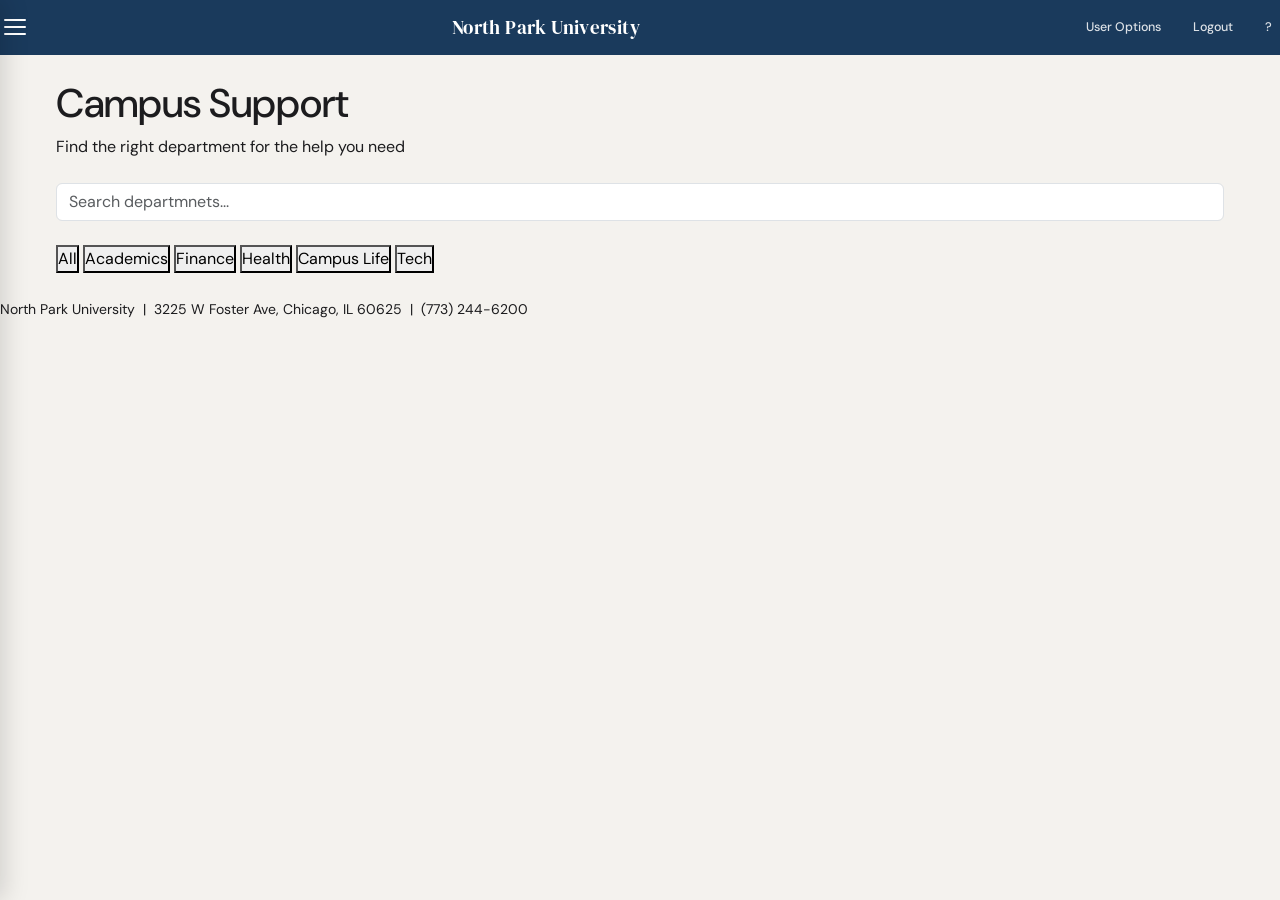
==== campusSupport/campusSupport.html @ 9c5fd355 "completed campusSafety.html" ====
<!DOCTYPE html>
<html lang="en">
<head>
    <meta charset="UTF-8">
    <meta name="viewport" content="width=device-width, initial-scale=1.0">
    <title>Campus Life - Campus Support</title>

    <link rel="stylesheet" href="https://fonts.googleapis.com/css2?family=DM+Serif+Display&family=DM+Sans:wght@400;500;600&display=swap">
    <link rel="stylesheet" href="https://cdn.jsdelivr.net/npm/bootstrap@5.3.3/dist/css/bootstrap.min.css">

    <link rel="stylesheet" href="../shared.css">
    <link rel="stylesheet" href="support.css">

</head>
<body>

    <!-- NAVBAR - same block on every inner page -->
    <nav class="navbar" role="navigation" aria-label="Main navigation">
        <button class="hamburger" id="hamburger-btn" aria-label="Open menu" aria-expanded="false" aria-controls="side-drawer">
            <span></span>
            <span></span>
            <span></span>
        </button>
        <a href="../home/index.html" class="navbar-brand">North Park University</a>
        <div class="navbar-actions">
            <button class="navbar-link" id="user-options-btn">User Options</button>
            <button class="navbar-link" id="logout-btn">Logout</button>
            <button class="navbar-link" aria-label="Help">?</button>
        </div>
    </nav>
    
    <!-- SIDE DRAWER - same block on every inner page -->
    <div class="side-drawer" id="side-drawer" aria-hidden="true" role="dialog" aria-label="User profile">
        <div class="side-drawer-header">
            <h2 class="side-drawer-title">My Profile</h2>
            <button class="side-drawer-close" id="drawer-close-btn" aria-label="Close menu">&times;</button>
        </div>
        <div class="side-drawer-body">
            <p class="drawer-greeting">Welcome, <span id="drawer-username">Student</span></p>
            <hr>
            <ul class="drawer-info-list">
                <li><span class="drawer-label">School ID</span><span class="drawer-value">Displayed Here</span></li>
                <li><span class="drawer-label">Address</span><span class="drawer-value">Displayed Here</span></li>
                <li><span class="drawer-label">Major</span><span class="drawer-value">Displayed Here</span></li>
                <li><span class="drawer-label">Year</span><span class="drawer-value">Displayed Here</span></li>
            </ul>
        </div>
    </div>
    <div class="drawer-backdrop" id="drawer-backdrop"></div>
 
    <!-- main content -->
     <main class="page-content">
        <!-- page header -->
         <div class="support-header mb-4">
            <h1 class="support-title">Campus Support</h1>
            <p class="support-subtitle">Find the right department for the help you need </p>

         </div>

        <!-- search bar that filters departments cards in real time 
             the JS for this page listens for the input events and shows/hides
             cards whose name or description matches what's type-->
        <div class="support-search mb-4">
            <label for="dept-search" class="visually-hidden">Seach departments</label>
            <input 
                type="seach"
                id="dept-search"
                class="form-control support-search-input"
                placeholder="Search departmnets..."
                aria-label="Search departments"
                />
        </div>

        <!-- Category filter tabs.
             same pattern as the map page filter buttons.
             JS handles filtering the cards by category-->
        
        <div class="support-filters mb-4" role="group" aria-label="Filter by category">
            <button class="filter-btn active" data-filter="all">All</button>
            <button class="filter-btn" data-filter="academics">Academics</button>
            <button class="filter-btn" data-filter="finance">Finance</button>
            <button class="filter-btn" data-filter="health">Health</button>
            <button class="filter-btn" data-filter="campus-life">Campus Life</button>
            <button class="filter-btn" data-filter="tech">Tech</button>
        </div>  
        
        <!-- department cards grid 
             populated dynamically by JS fron the departments array.
             using bootstrap's row/col system for the responsive grid -->
        
        <div class="row g-4" id="dept-grid" aria-live="polite">
            <!-- Cards injected here by JS -->

        </div>

        <!--  show when search returns no results-->
        <p class="no-results d-none" id="no-results" role="status">
            No departments match your search. Try a different keyword.

        </p>



     </main>

    <!-- Footer -->
     <footer class="campus-footer" role="content-info">
        <small>North Park University &nbsp;|&nbsp; 3225 W Foster Ave, Chicago, IL 60625 &nbsp;|&nbsp; (773) 244-6200</small>
     </footer>

     <script src="https://cdn.jsdelivr.net/npm/bootstrap@5.3.3/dist/js/bootstrap.bundle.min.js"></script>
     <script src="support.js"></script>
    
</body>
</html>
---- shared.css ----
/* 
    Shared.css - Loaded by EVERY page in the app.

    This file contains only things that are the same on every page: 
    - CSS var (brand colors, fonts, spacing) 
    - Reset & base styles
    - The top navigation bar 
    - Shared button styles

    Page-specific styles go in each page's own CSS file.
*/

/* CSS VARIABLES */

:root{ 
    --color-primary: #1a3a5c; 
    --color-primary-lt: #2a5298; 
    --color-accent: #c8a951; 
    --color-bg: #f4f2ee; 
    --color-surface: #ffffff; 
    --color-border: #ddd9d0; 
    --color-text: #1c1c1e; 
    --color-text-muted: #6b6b6b; 
    --color-error: #c0392b; 

    --radius-sm: 6px; 
    --radius-md: 12px; 
    --radius-lg: 20px; 
    --shadow-card: 0 8px 32px rgba(0, 0, 0,0.18); 

    --font-display: 'DM Serif Display', Georgia, serif; 
    --font-body: 'DM Sans', system-ui, sans-serif; 
}

/* RESET & BASE */

*, *::before, *::after { 
    box-sizing: border-box;
    margin: 0; 
    padding: 0; 
}

html, body{ 
    height: 100%;
    font-family: var(--font-body); 
    background: var(--color-bg); 
    color: var(--color-text); 
    -webkit-font-smoothing: antialiased; 
}

/* TOP NAVIGATION BAR  */
     /* NOTE: The navbar appears on every page except Login. 
              It contains: Hamburger menu; University Logo; logout; help
              Each page's HTML includes the same navbar markup that lives here */
.navbar{ 
    display: flex; 
    align-items: center; 
    justify-content: space-between; 
    background: var(--color-primary); 
    color: #fff; 
    padding: 0.75rem, 1.25rem; 
    position: sticky; 
    top: 0; 
    /* stays on top when page scrolls */
    z-index: 100; 

}

.navbar-brand{ 
    font-family: var(--font-display); 
    font-size: 1.2rem; 
    color: #fff; 
    text-decoration: none; 
    letter-spacing: 0.02em; 
}

.navbar-actions{ 
    display: flex; 
    align-items: center; 
    gap: 1rem; 
}

    /* NOTE: small text links in the navbar (logout, user options, ?) */

.navbar-link{ 
    font-size:0.78rem; 
    font-weight: 500; 
    color: rgba(255, 255, 255, 0.85); 
    background: none; 
    border: none; 
    cursor: pointer; 
    text-decoration: none; 
    padding: 0.25rem 0.5rem; 
    border-radius: var(--radius-sm); 
    transition: background 0.15s, color 015s; 
    font-family: var(--font-body); 

}

.navbar-link:hover{ 
    background: rgba(255, 255, 255, 0.15); 
    color: #fff; 
}

    /* NOTE: Hamburger Icon( 3lines)  */

.hamburger{ 
    display: flex; 
    flex-direction: column; 
    gap: 5px; 
    cursor: pointer; 
    padding: 4px; 
    background:none; 
    border: none; 
}

.hamburger span { 
    display: block; 
    width: 22px; 
    height: 2px;
    background: #fff; 
    border-radius: 2px; 
    transition: transform 0.2s; 

}

/*  SHRAED BUTTON STYLES */

    /* NOTE: .btn-campus - our primary action button. 
             built on top of bootstrap's .btn class */

.btn-campus{ 
    background: var(--color-primary);
    color: #fff; 
    font-family: var(--font-body); 
    font-weight:600; 
    letter-spacing: 0.03em; 
    border: none; 
    border-radius: var(--radius-sm); 
    transition: background 0.2s, transfrom 0.1s; 
}

.btn-campus:hover{ 
    background:var(--color-primary-lt); 
    color: #fff; 

}

.btn-campus:active{ 
    transform: scale(0.98); 
}

    /* NOTE: secondary outlined button */

.btn-campus-outline { 
    background:transparent; 
    color: var(--color-primary); 
    border: 2px solid var(--color-primary); 
    font-family: var(--font-body); 
    font-weight: 600; 
    border-radius: var(--radius-sm); 
    transition: background 0.2s, color 0.2s; 
}

.btn-campus-outline:hover{ 
    background: var(--color-primary); 
    color: #fff; 
}

/* PAGE WRAPPER */
    /* Wraps the content area below the navbar on inner pages. 
       Gives conssitent padding and max-width  */

.page-content{ 
    max-width: 1200px; 
    margin: 0 auto ; 
    padding: 1.5rem 1rem; 
}

/* side drawer */
 
.side-drawer {
  position: fixed;
  top: 0;
  left: 0;
  width: 280px;
  height: 100vh;
  background: var(--color-surface);
  box-shadow: 4px 0 24px rgba(0,0,0,0.15);
  z-index: 200;
  transform: translateX(-100%);
  transition: transform 0.3s ease;
}
 
.side-drawer.open {
  transform: translateX(0);
}
 
/* Dark overlay behind the drawer */
.drawer-backdrop {
  position: fixed;
  inset: 0;
  background: rgba(0,0,0,0.4);
  z-index: 199;
  opacity: 0;
  pointer-events: none;
  transition: opacity 0.3s ease;
}
 
.drawer-backdrop.visible {
  opacity: 1;
  pointer-events: all;
}
 
.side-drawer-header {
  display: flex;
  align-items: center;
  justify-content: space-between;
  padding: 1.25rem 1.25rem 1rem;
  background: var(--color-primary);
  color: #fff;
}
 
.side-drawer-title {
  font-family: var(--font-display);
  font-size: 1.2rem;
  color: #fff;
  margin: 0;
}
 
.side-drawer-close {
  background: none;
  border: none;
  color: #fff;
  font-size: 1.5rem;
  cursor: pointer;
  line-height: 1;
  padding: 0 4px;
}
 
.side-drawer-body {
  padding: 1.25rem;
}
 
.drawer-greeting {
  font-size: 0.95rem;
  font-weight: 600;
  color: var(--color-primary);
  margin-bottom: 0.75rem;
}
 
.drawer-info-list {
  list-style: none;
  padding: 0;
  margin: 0;
  display: flex;
  flex-direction: column;
  gap: 0.85rem;
}
 
.drawer-info-list li {
  display: flex;
  flex-direction: column;
  gap: 0.15rem;
}
 
.drawer-label {
  font-size: 0.68rem;
  font-weight: 600;
  letter-spacing: 0.07em;
  text-transform: uppercase;
  color: var(--color-text-muted);
}
 
.drawer-value {
  font-size: 0.9rem;
  color: var(--color-text);
}
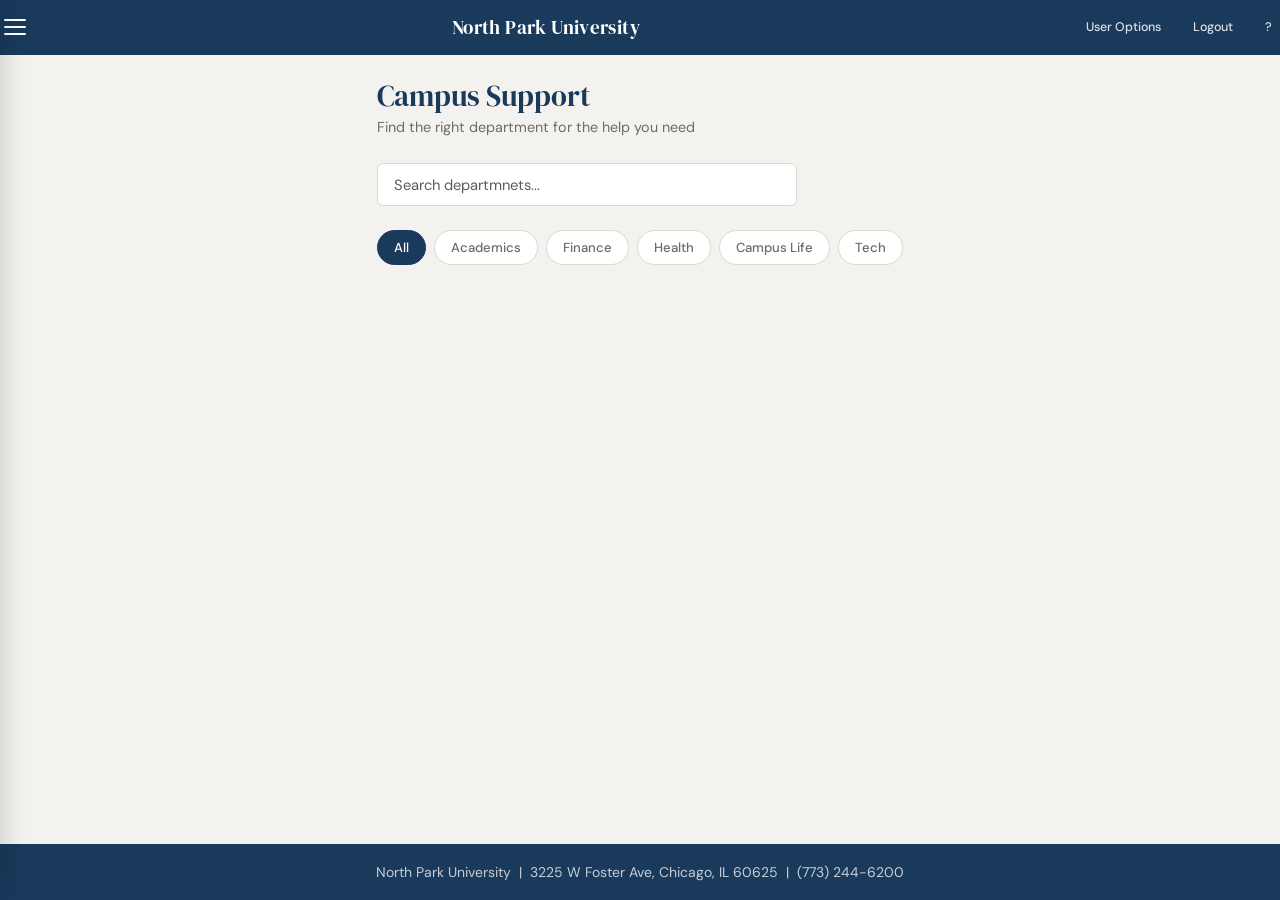
==== commit 44efba27: "Completed CSS styles for campus safety page" ====
--- a/campusSupport/campusSupport.html
+++ b/campusSupport/campusSupport.html
@@ -9,7 +9,7 @@
     <link rel="stylesheet" href="https://cdn.jsdelivr.net/npm/bootstrap@5.3.3/dist/css/bootstrap.min.css">
 
     <link rel="stylesheet" href="../shared.css">
-    <link rel="stylesheet" href="support.css">
+    <link rel="stylesheet" href="campusSupportStyles.css">
 
 </head>
 <body>
--- a/campusSupport/campusSupportStyles.css
+++ b/campusSupport/campusSupportStyles.css
@@ -0,0 +1,223 @@
+/* supportPage.css */
+
+body {
+    background: var(--color-bg);
+    min-height: 100vh;
+    display: flex;
+    flex-direction: column;
+}
+ 
+main {
+    flex: 1;
+}
+ 
+/* Page header */
+    .support-title {
+        font-family: var(--font-display);
+        font-size: 1.8rem;
+        color: var(--color-primary);
+        margin-bottom: 0.25rem;
+    }
+    
+    .support-subtitle {
+        font-size: 0.9rem;
+        color: var(--color-text-muted);
+        margin: 0;
+    }    
+
+/* Search Bar */
+
+    .support-search-input {
+        max-width: 420px;
+        border: 1.5px solid var(--color-border);
+        border-radius: var(--radius-sm);
+        font-family: var(--font-body);
+        font-size: 0.92rem;
+        padding: 0.6rem 1rem;
+    }
+    
+    /* Override Bootstrap's blue focus ring with brand color */
+    .support-search-input:focus {
+        border-color: var(--color-primary);
+        box-shadow: 0 0 0 3px rgba(26, 58, 92, 0.12);
+    }
+
+/* Filter buttons */
+    /* pill shaped filter buttons  */
+    .support-filters {
+        display: flex;
+        flex-wrap: wrap;
+        gap: 0.5rem;
+    }
+    
+    .filter-btn {
+        padding: 0.4rem 1rem;
+        border: 1.5px solid var(--color-border);
+        border-radius: 999px;
+        background: #fff;
+        font-family: var(--font-body);
+        font-size: 0.82rem;
+        font-weight: 500;
+        color: var(--color-text-muted);
+        cursor: pointer;
+        transition: all 0.2s;
+    }
+    
+    .filter-btn:hover {
+        border-color: var(--color-primary);
+        color: var(--color-primary);
+    }
+    
+    .filter-btn.active {
+        background: var(--color-primary);
+        border-color: var(--color-primary);
+        color: #fff;
+    }
+ 
+/* Department cards */
+    /* Each department card gets: 
+       -A colored top accent bar
+       -Departmnet name and description
+       -contact details (phone, email, hours, location)
+       -A "How we can help" section
+        */
+    
+    .dept-card {
+        background: var(--color-surface);
+        border: 1px solid var(--color-border);
+        border-radius: var(--radius-md);
+        overflow: hidden;
+        height: 100%;
+        display: flex;
+        flex-direction: column;
+        transition: box-shadow 0.2s, transform 0.2s;
+    }
+    
+    .dept-card:hover {
+        box-shadow: 0 6px 24px rgba(26, 58, 92, 0.12);
+        transform: translateY(-3px);
+    }
+    
+    /* Colored top accent bar — color set inline by support.js */
+    .dept-card-accent {
+        height: 5px;
+    }
+    
+    .dept-card-body {
+        padding: 1.25rem;
+        flex: 1;
+        display: flex;
+        flex-direction: column;
+    }
+    
+    .dept-card-name {
+        font-family: var(--font-display);
+        font-size: 1.1rem;
+        color: var(--color-primary);
+        margin-bottom: 0.25rem;
+    }
+    
+    .dept-card-desc {
+        font-size: 0.83rem;
+        color: var(--color-text-muted);
+        margin-bottom: 1rem;
+        line-height: 1.5;
+    }
+    
+    /* Contact details list */
+    .dept-contact-list {
+        list-style: none;
+        padding: 0;
+        margin: 0 0 1rem 0;
+        display: flex;
+        flex-direction: column;
+        gap: 0.45rem;
+    }
+    
+    .dept-contact-item {
+        display: flex;
+        align-items: flex-start;
+        gap: 0.5rem;
+        font-size: 0.82rem;
+        color: var(--color-text);
+    }
+    
+    /* Small label like "Phone", "Email", "Hours" */
+    .dept-contact-label {
+        font-weight: 600;
+        color: var(--color-text-muted);
+        font-size: 0.72rem;
+        text-transform: uppercase;
+        letter-spacing: 0.05em;
+        min-width: 52px;
+        padding-top: 1px;
+    }
+    
+    /* Phone and email are clickable links */
+    .dept-contact-link {
+        color: var(--color-primary);
+        text-decoration: none;
+        font-weight: 500;
+    }
+    
+    .dept-contact-link:hover {
+        text-decoration: underline;
+    }
+    
+    /* "How we can help" tags at the bottom of each card */
+    .dept-tags {
+        display: flex;
+        flex-wrap: wrap;
+        gap: 0.35rem;
+        margin-top: auto;   /* pushes tags to bottom of card */
+        padding-top: 0.75rem;
+        border-top: 1px solid var(--color-border);
+    }
+    
+    .dept-tag {
+        font-size: 0.68rem;
+        font-weight: 600;
+        text-transform: uppercase;
+        letter-spacing: 0.04em;
+        padding: 0.2rem 0.55rem;
+        border-radius: 999px;
+        background: var(--color-bg);
+        color: var(--color-text-muted);
+        border: 1px solid var(--color-border);
+    }
+
+
+/* No results message */
+    .no-results {
+        text-align: center;
+        color: var(--color-text-muted);
+        font-style: italic;
+        padding: 2rem 0;
+    }
+
+/* Footer */
+    .campus-footer {
+        background: var(--color-primary);
+        color: rgba(255,255,255,0.75);
+        text-align: center;
+        padding: 1rem;
+        margin-top: 2rem;
+    }
+
+/* Responsive */
+    @media (max-width: 576px) {
+        .support-title {
+            font-size: 1.4rem;
+        }
+    
+        .support-search-input {
+            max-width: 100%;
+        }
+    
+        .filter-btn {
+            font-size: 0.75rem;
+            padding: 0.35rem 0.75rem;
+        }
+    }
+
+
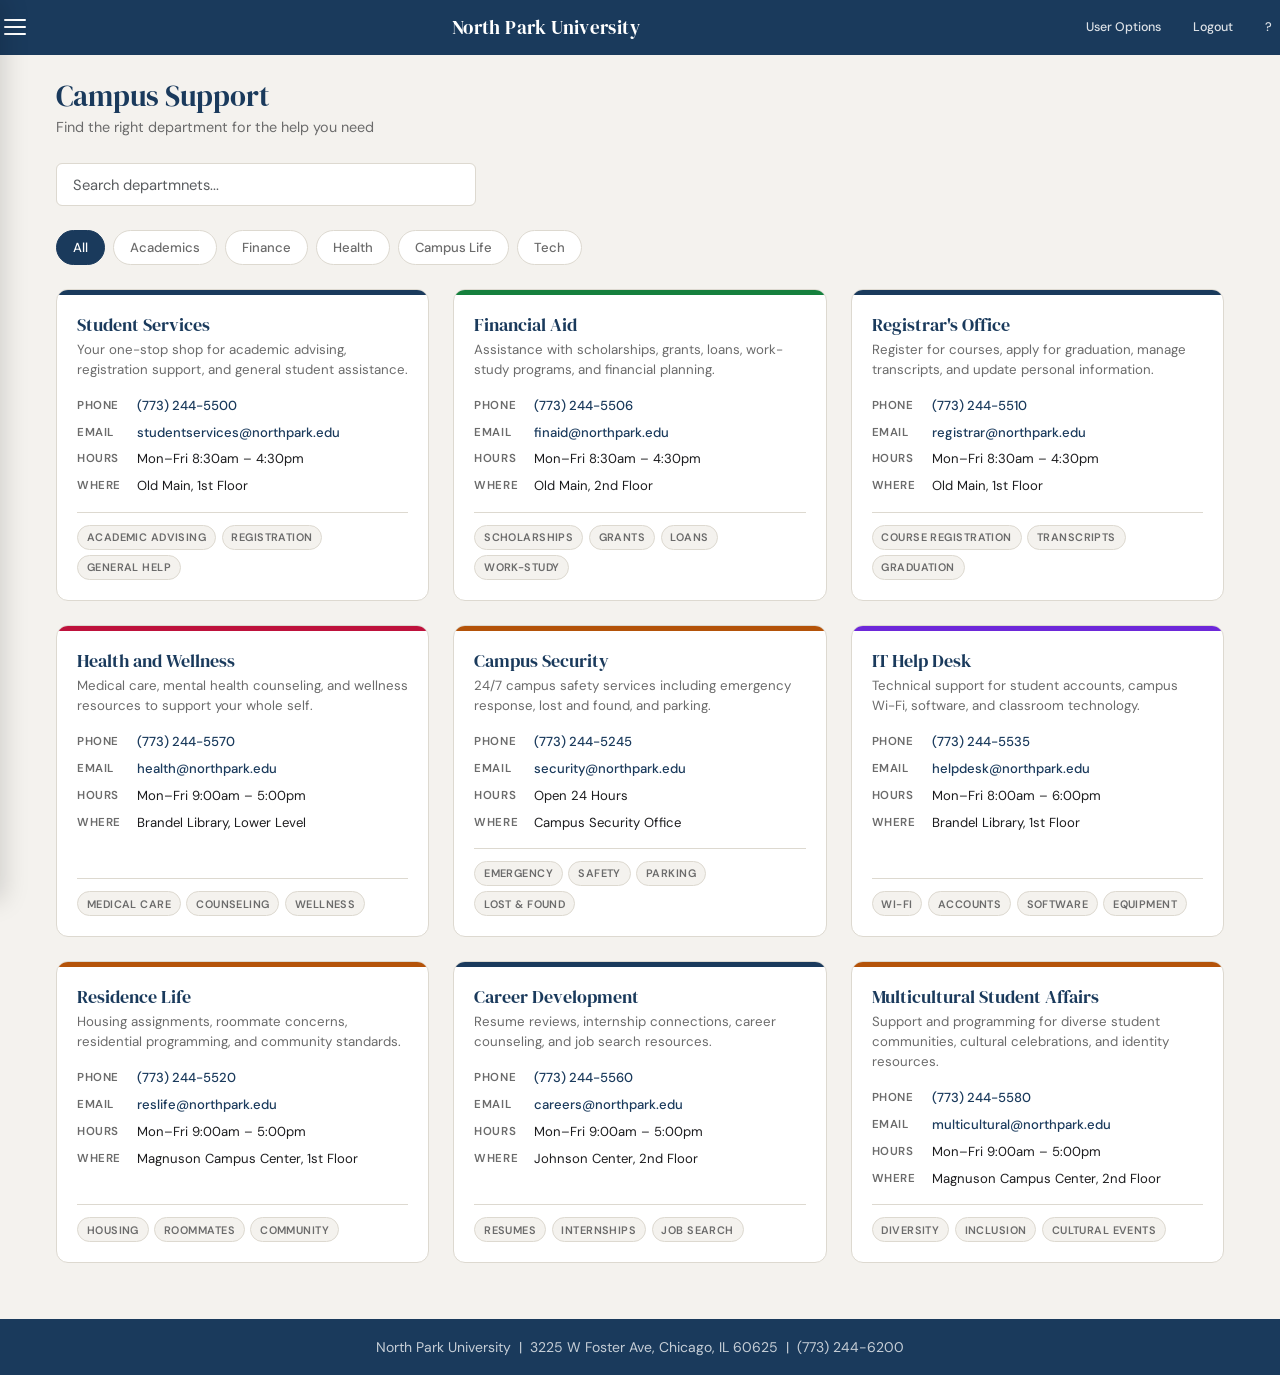
==== commit c454ba70: "completed campus support page" ====
--- a/campusSupport/campusSupport.html
+++ b/campusSupport/campusSupport.html
@@ -109,7 +109,7 @@
      </footer>
 
      <script src="https://cdn.jsdelivr.net/npm/bootstrap@5.3.3/dist/js/bootstrap.bundle.min.js"></script>
-     <script src="support.js"></script>
+     <script src="campusSupport.js"></script>
     
 </body>
 </html>
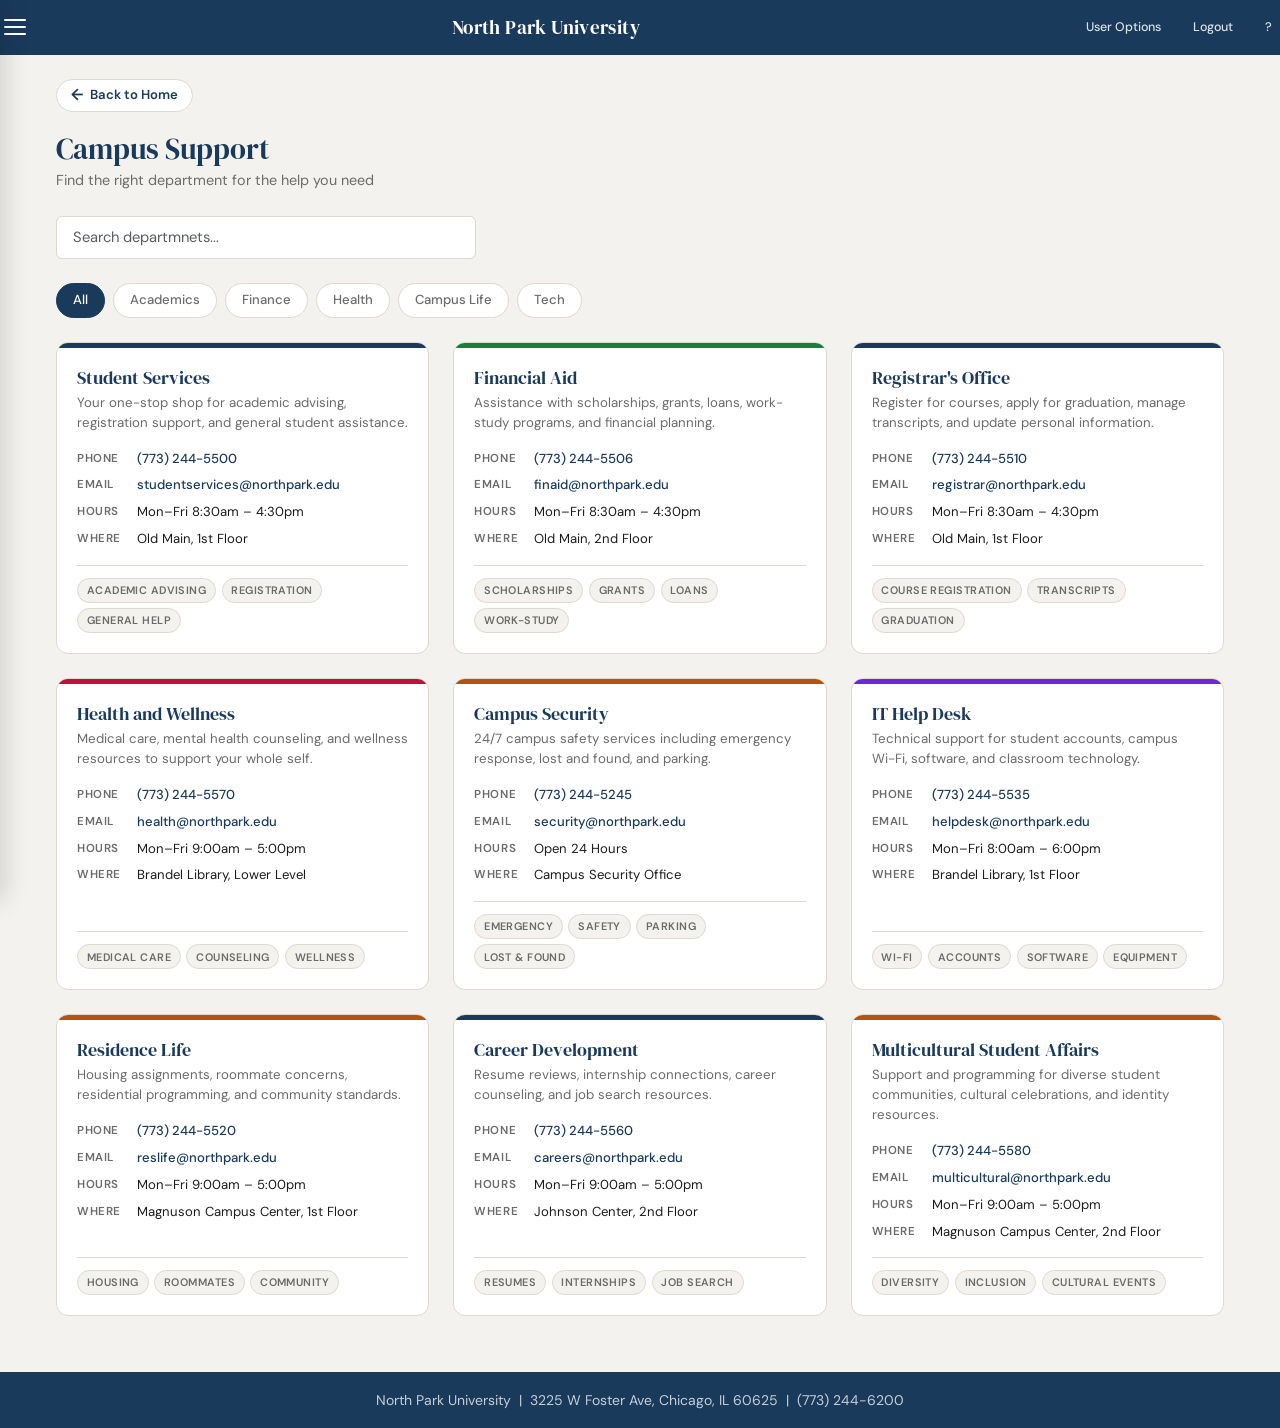
==== commit 10e6cd4e: "Improved navigation for users" ====
--- a/campusSupport/campusSupport.html
+++ b/campusSupport/campusSupport.html
@@ -50,6 +50,10 @@
  
     <!-- main content -->
      <main class="page-content">
+
+        <!-- back to home -->
+        <a href="../home/homePage.html" class="back-btn" aria-label="Back to Home">Back to Home</a>
+
         <!-- page header -->
          <div class="support-header mb-4">
             <h1 class="support-title">Campus Support</h1>
--- a/shared.css
+++ b/shared.css
@@ -275,4 +275,36 @@
 .drawer-value {
   font-size: 0.9rem;
   color: var(--color-text);
-}+}
+
+/* back home button */
+
+        .back-btn {
+    display: inline-flex;
+    align-items: center;
+    gap: 0.4rem;
+    font-family: var(--font-body);
+    font-size: 0.82rem;
+    font-weight: 600;
+    color: var(--color-primary);
+    text-decoration: none;
+    background: var(--color-surface);
+    border: 1.5px solid var(--color-border);
+    border-radius: 999px;
+    padding: 0.35rem 0.9rem;
+    margin-bottom: 1.25rem;
+    transition: background 0.2s, border-color 0.2s, color 0.2s;
+    }
+    
+    .back-btn:hover {
+    background: var(--color-primary);
+    border-color: var(--color-primary);
+    color: #fff;
+    }
+    
+    /* The arrow before the text */
+    .back-btn::before {
+    content: '←';
+    font-size: 1rem;
+    line-height: 1;
+    }
